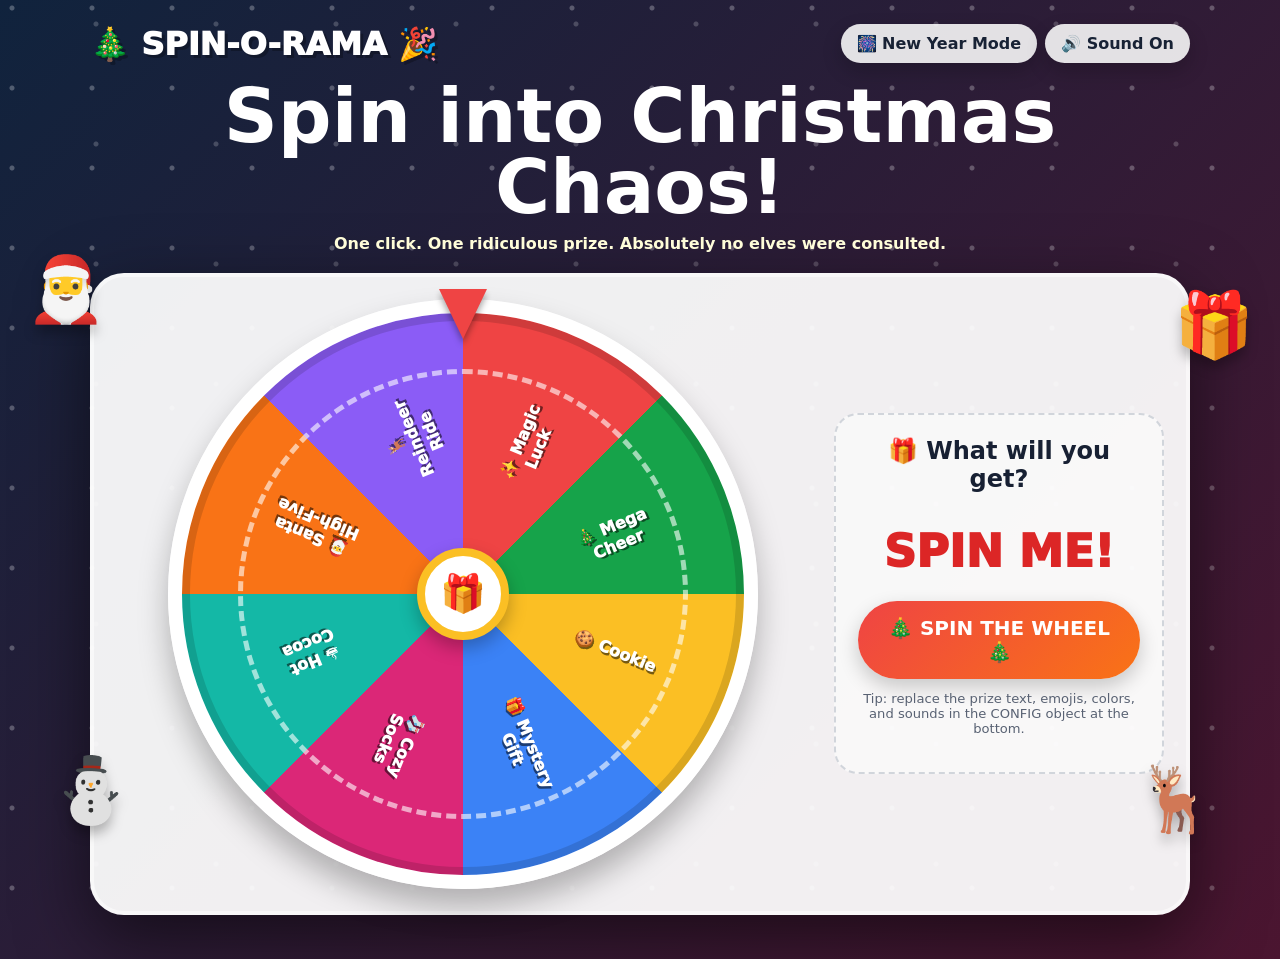
==== index.html @ a3ec9eb3 "change html name" ====
<!doctype html>
<html lang="en">
  <head>
    <meta charset="utf-8" />
    <meta name="viewport" content="width=device-width,initial-scale=1" />
    <title>Holiday Spin-O-Rama 🎄✨</title>
    <link rel="stylesheet" href="holiday_spinorama_styles.css" />
  </head>

  <body>
    <div class="app" id="app">
      <div class="snow"><i></i><i></i><i></i><i></i><i></i><i></i><i></i></div>
      <div class="sticker s1">🎅</div>
      <div class="sticker s2">🎁</div>
      <div class="sticker s3">⛄</div>
      <div class="sticker s4">🦌</div>

      <header>
        <div class="logo">🎄 SPIN-O-RAMA 🎉</div>
        <div class="controls">
          <button class="small-btn" id="themeBtn">🎆 New Year Mode</button>
          <button class="small-btn" id="soundBtn">🔊 Sound On</button>
        </div>
      </header>

      <section class="hero">
        <h1 id="title">Spin into Christmas Chaos!</h1>
        <p id="subtitle">
          One click. One ridiculous prize. Absolutely no elves were consulted.
        </p>
      </section>

      <main class="game">
        <div class="wheel-wrap">
          <div class="pointer"></div>
          <div class="wheel" id="wheel">
            <div class="labels" id="labels"></div>
          </div>
          <div class="hub">🎁</div>
        </div>

        <aside class="panel">
          <h2 id="panelTitle">🎁 What will you get?</h2>
          <div class="result" id="result">SPIN ME!</div>
          <button class="spin-btn" id="spin">🎄 SPIN THE WHEEL 🎄</button>
          <div class="note">
            Tip: replace the prize text, emojis, colors, and sounds in the
            CONFIG object at the bottom.
          </div>
          <div class="history" id="history"></div>
        </aside>
      </main>
    </div>
    <div class="confetti" id="confetti"></div>

    <script src="holiday_spinorama_script.js"></script>
  </body>
</html>
---- holiday_spinorama_styles.css ----
:root {
        --bg1: #10233d;
        --bg2: #4b1530;
        --card: #ffffffee;
        --ink: #172033;
        --accent: #ef4444;
        --accent2: #16a34a;
        --gold: #fbbf24;
        --shadow: 0 24px 70px #0008;
      }
      * {
        box-sizing: border-box;
      }
      html,
      body {
        margin: 0;
        min-height: 100%;
        font-family:
          system-ui,
          -apple-system,
          Segoe UI,
          sans-serif;
      }
      body {
        color: #fff;
        overflow-x: hidden;
        background:
          radial-gradient(circle at 15% 10%, #fff4 0 2px, transparent 3px),
          radial-gradient(circle at 80% 20%, #fff3 0 2px, transparent 3px),
          linear-gradient(135deg, var(--bg1), var(--bg2));
        background-size:
          80px 80px,
          120px 120px,
          100% 100%;
      }
      button {
        font: inherit;
      }
      .app {
        min-height: 100vh;
        position: relative;
        padding: 24px;
      }
      .snow {
        position: fixed;
        inset: -10vh 0 0;
        pointer-events: none;
        opacity: 0.8;
      }
      .snow i {
        position: absolute;
        width: 8px;
        height: 8px;
        border-radius: 50%;
        background: #fff;
        animation: fall linear infinite;
      }
      .snow i:nth-child(1) {
        left: 5%;
        animation-duration: 8s;
      }
      .snow i:nth-child(2) {
        left: 18%;
        animation-duration: 11s;
        animation-delay: -3s;
      }
      .snow i:nth-child(3) {
        left: 33%;
        animation-duration: 9s;
        animation-delay: -6s;
      }
      .snow i:nth-child(4) {
        left: 48%;
        animation-duration: 13s;
        animation-delay: -2s;
      }
      .snow i:nth-child(5) {
        left: 63%;
        animation-duration: 10s;
        animation-delay: -7s;
      }
      .snow i:nth-child(6) {
        left: 77%;
        animation-duration: 12s;
        animation-delay: -5s;
      }
      .snow i:nth-child(7) {
        left: 91%;
        animation-duration: 9s;
        animation-delay: -1s;
      }
      @keyframes fall {
        from {
          transform: translateY(-10vh) rotate(0);
        }
        to {
          transform: translateY(115vh) rotate(360deg);
        }
      }

      header {
        max-width: 1100px;
        margin: auto;
        display: flex;
        justify-content: space-between;
        align-items: center;
        gap: 16px;
      }
      .logo {
        font-weight: 1000;
        font-size: clamp(1.3rem, 3vw, 2rem);
        text-shadow: 3px 3px #0004;
      }
      .controls {
        display: flex;
        gap: 8px;
        flex-wrap: wrap;
      }
      .small-btn,
      .spin-btn {
        border: 0;
        cursor: pointer;
        border-radius: 999px;
        padding: 10px 16px;
        font-weight: 900;
        box-shadow: 0 8px 20px #0003;
        transition:
          0.2s transform,
          0.2s filter;
      }
      .small-btn:hover,
      .spin-btn:hover {
        transform: translateY(-2px);
        filter: brightness(1.06);
      }
      .small-btn {
        background: #ffffffdd;
        color: #182235;
      }
      .hero {
        max-width: 1100px;
        margin: 18px auto 0;
        text-align: center;
      }
      .hero h1 {
        font-size: clamp(2rem, 6vw, 4.7rem);
        line-height: 0.95;
        margin: 12px 0 10px;
      }
      .hero p {
        margin: 0 auto 18px;
        max-width: 680px;
        font-weight: 700;
        color: #fffdd9;
      }

      .game {
        max-width: 1100px;
        margin: 20px auto;
        background: var(--card);
        color: var(--ink);
        border: 4px solid #fff8;
        border-radius: 34px;
        padding: 22px;
        box-shadow: var(--shadow);
        display: grid;
        grid-template-columns: 1fr 330px;
        gap: 24px;
        align-items: center;
      }
      .wheel-wrap {
        position: relative;
        width: min(72vw, 590px);
        aspect-ratio: 1;
        margin: auto;
        display: grid;
        place-items: center;
      }
      .pointer {
        position: absolute;
        z-index: 5;
        top: -10px;
        left: 50%;
        transform: translateX(-50%);
        width: 0;
        height: 0;
        border-left: 24px solid transparent;
        border-right: 24px solid transparent;
        border-top: 50px solid #ef4444;
        filter: drop-shadow(0 5px 3px #0005);
      }
      .wheel {
        width: 100%;
        height: 100%;
        border-radius: 50%;
        border: 14px solid #fff;
        background: conic-gradient(
          #ef4444 0deg 45deg,
          #16a34a 45deg 90deg,
          #fbbf24 90deg 135deg,
          #3b82f6 135deg 180deg,
          #db2777 180deg 225deg,
          #14b8a6 225deg 270deg,
          #f97316 270deg 315deg,
          #8b5cf6 315deg 360deg
        );
        box-shadow:
          inset 0 0 0 8px #0002,
          0 18px 30px #0004;
        transition: transform 4.2s cubic-bezier(0.12, 0.8, 0.12, 1);
        position: relative;
        overflow: hidden;
      }
      .wheel::after {
        content: "";
        position: absolute;
        inset: 10%;
        border: 5px dashed #fff9;
        border-radius: 50%;
      }
      .labels {
        position: absolute;
        inset: 0;
        pointer-events: none;
      }
      .labels span {
        position: absolute;
        left: 50%;
        top: 50%;
        width: 105px;
        text-align: center;
        color: #fff;
        font-weight: 1000;
        text-shadow: 2px 2px #0008;
        font-size: clamp(0.72rem, 2vw, 1rem);
        transform-origin: 0 0;
      }
      .labels span:nth-child(1) {
        transform: rotate(22.5deg) translate(110px, -15px);
      }
      .labels span:nth-child(2) {
        transform: rotate(67.5deg) translate(110px, -15px);
      }
      .labels span:nth-child(3) {
        transform: rotate(112.5deg) translate(110px, -15px);
      }
      .labels span:nth-child(4) {
        transform: rotate(157.5deg) translate(110px, -15px);
      }
      .labels span:nth-child(5) {
        transform: rotate(202.5deg) translate(110px, -15px);
      }
      .labels span:nth-child(6) {
        transform: rotate(247.5deg) translate(110px, -15px);
      }
      .labels span:nth-child(7) {
        transform: rotate(292.5deg) translate(110px, -15px);
      }
      .labels span:nth-child(8) {
        transform: rotate(337.5deg) translate(110px, -15px);
      }
      .hub {
        position: absolute;
        z-index: 3;
        width: 92px;
        height: 92px;
        border-radius: 50%;
        background: #fff;
        border: 8px solid #fbbf24;
        display: grid;
        place-items: center;
        font-size: 2.3rem;
        box-shadow: 0 8px 18px #0004;
      }

      .panel {
        background: #fff8;
        border: 2px dashed #d1d5db;
        border-radius: 24px;
        padding: 22px;
        text-align: center;
      }
      .panel h2 {
        margin: 0 0 8px;
        font-size: 1.5rem;
      }
      .result {
        min-height: 100px;
        display: grid;
        place-items: center;
        font-size: clamp(1.7rem, 5vw, 2.8rem);
        font-weight: 1000;
        color: #dc2626;
      }
      .spin-btn {
        background: linear-gradient(135deg, #ef4444, #f97316);
        color: #fff;
        font-size: 1.25rem;
        padding: 15px 28px;
        width: 100%;
      }
      .spin-btn:disabled {
        opacity: 0.55;
        cursor: not-allowed;
      }
      .note {
        font-size: 0.82rem;
        color: #596273;
        margin-top: 12px;
      }
      .history {
        margin-top: 14px;
        display: flex;
        gap: 6px;
        justify-content: center;
        flex-wrap: wrap;
      }
      .chip {
        background: #f3f4f6;
        border-radius: 999px;
        padding: 6px 10px;
        font-size: 0.78rem;
        font-weight: 800;
      }
      .sticker {
        position: fixed;
        z-index: 2;
        font-size: clamp(2.2rem, 5vw, 4.5rem);
        filter: drop-shadow(0 8px 6px #0004);
        animation: bob 2.5s ease-in-out infinite;
      }
      .s1 {
        left: 2%;
        top: 28%;
      }
      .s2 {
        right: 2%;
        top: 32%;
        animation-delay: -1s;
      }
      .s3 {
        left: 4%;
        bottom: 8%;
        animation-delay: -0.7s;
      }
      .s4 {
        right: 5%;
        bottom: 7%;
        animation-delay: -1.5s;
      }
      @keyframes bob {
        50% {
          transform: translateY(-14px) rotate(6deg);
        }
      }
      .confetti {
        position: fixed;
        inset: 0;
        pointer-events: none;
        z-index: 20;
        overflow: hidden;
      }
      .confetti b {
        position: absolute;
        width: 10px;
        height: 18px;
        animation: pop 1.5s ease-out forwards;
      }
      @keyframes pop {
        0% {
          transform: translate(0, 0) rotate(0);
          opacity: 1;
        }
        100% {
          transform: translate(var(--x), var(--y)) rotate(720deg);
          opacity: 0;
        }
      }
      .theme-newyear {
        --bg1: #111827;
        --bg2: #312e81;
        --accent: #8b5cf6;
        --accent2: #06b6d4;
      }
      .theme-newyear .hero h1 {
        letter-spacing: -0.03em;
      }
      .theme-newyear .game {
        background: #ffffffef;
      }
      .theme-newyear .spin-btn {
        background: linear-gradient(135deg, #7c3aed, #06b6d4);
      }
      .theme-newyear .result {
        color: #7c3aed;
      }

      @media (max-width: 800px) {
        .app {
          padding: 14px;
        }
        .game {
          grid-template-columns: 1fr;
          padding: 14px;
          border-radius: 25px;
        }
        .wheel-wrap {
          width: min(90vw, 500px);
        }
        .panel {
          order: -1;
        }
        .sticker {
          position: absolute;
        }
        .s1 {
          top: 160px;
        }
        .s2 {
          top: 170px;
        }
        .s3,
        .s4 {
          bottom: auto;
          top: 500px;
        }
      }
      @media (max-width: 520px) {
        header {
          align-items: flex-start;
        }
        .logo {
          max-width: 180px;
        }
        .controls {
          justify-content: flex-end;
        }
        .labels span {
          width: 75px;
        }
        .hub {
          width: 72px;
          height: 72px;
          font-size: 1.8rem;
        }
        .wheel {
          border-width: 9px;
        }
      }
      @media (prefers-reduced-motion: reduce) {
        *,
        *::before,
        *::after {
          animation-duration: 0.001ms !important;
          animation-iteration-count: 1 !important;
          scroll-behavior: auto !important;
        }
        .wheel {
          transition: none;
        }
      }
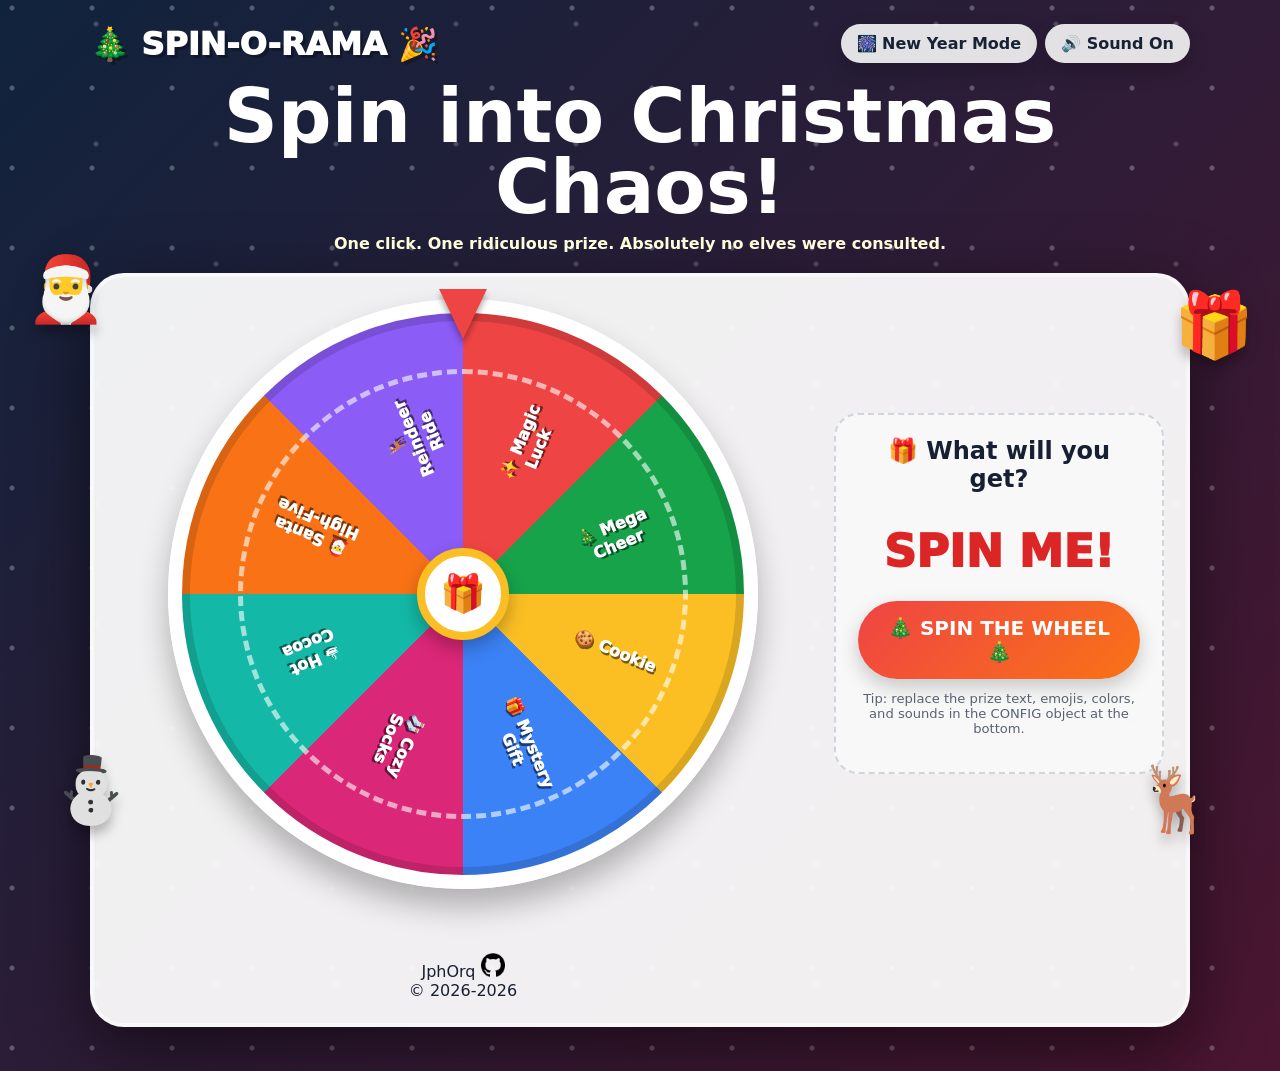
==== commit 787b8191: "updated files" ====
--- a/index.html
+++ b/index.html
@@ -5,6 +5,10 @@
     <meta name="viewport" content="width=device-width,initial-scale=1" />
     <title>Holiday Spin-O-Rama 🎄✨</title>
     <link rel="stylesheet" href="holiday_spinorama_styles.css" />
+    <link
+      rel="icon"
+      href="data:image/svg+xml,<svg xmlns=%22http://www.w3.org/2000/svg%22 viewBox=%220 0 100 100%22><text y=%22.9em%22 font-size=%2290%22>🎁</text></svg>"
+    />
   </head>
 
   <body>
@@ -49,6 +53,22 @@
           </div>
           <div class="history" id="history"></div>
         </aside>
+
+        <footer class="main-footer">
+          <p>
+            JphOrq
+            <a href="https://github.com/JphOrq" target="_blank">
+              <img
+                src="imagesRunning/GitHub1.png"
+                alt="GitHub"
+                width="24"
+                height="24"
+              />
+            </a>
+            <br />
+            &copy; 2026-<span id="currentYear"></span>
+          </p>
+        </footer>
       </main>
     </div>
     <div class="confetti" id="confetti"></div>
--- a/holiday_spinorama_styles.css
+++ b/holiday_spinorama_styles.css
@@ -458,4 +458,42 @@
         .wheel {
           transition: none;
         }
-      }+      }
+
+/* footer */
+.main-footer {
+  text-align: center;
+  display: flex;
+  justify-content: center;
+  align-items: center;
+}
+
+footer {
+  display: flex;
+  align-items: center;
+  justify-content: center;
+  gap: 10px;
+  width: 100%;
+  height: 3rem;
+  margin-top: 2.5rem;
+}
+
+footer p {
+  margin: 0;
+  font-weight: 500;
+}
+
+footer a {
+  text-decoration: none;
+  color: black;
+}
+
+footer img {
+  width: 24px;
+  height: 24px;
+  transition: transform 0.4s ease-in-out;
+}
+
+footer a:hover img {
+  transform: scale(1.3) rotate(360deg);
+}
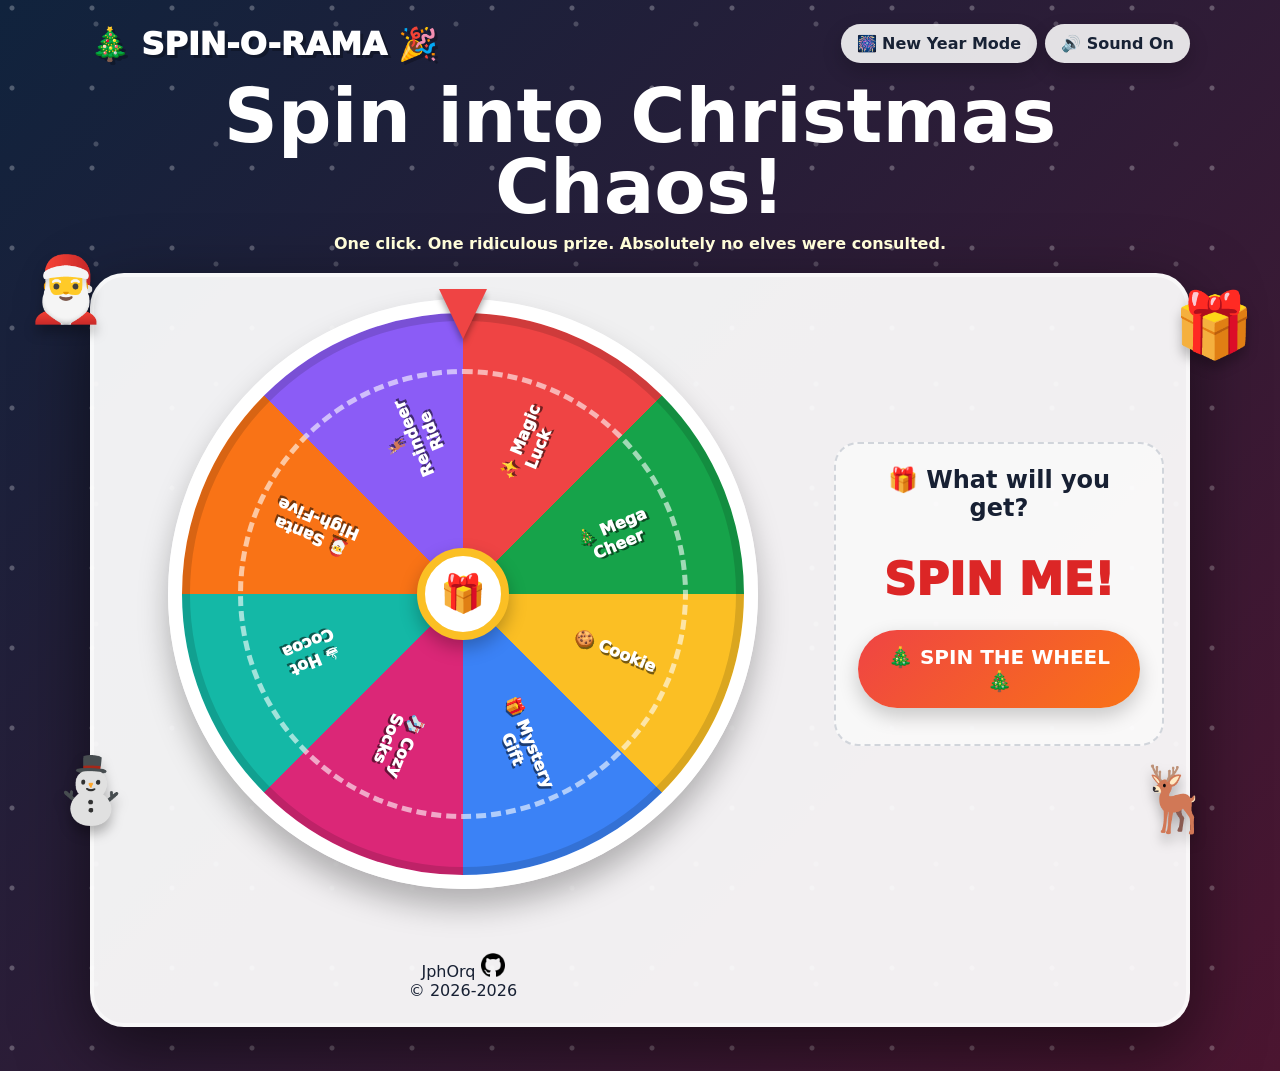
==== commit ba3fd6e5: "adjust the html, css. & js" ====
--- a/index.html
+++ b/index.html
@@ -47,10 +47,10 @@
           <h2 id="panelTitle">🎁 What will you get?</h2>
           <div class="result" id="result">SPIN ME!</div>
           <button class="spin-btn" id="spin">🎄 SPIN THE WHEEL 🎄</button>
-          <div class="note">
+          <!-- <div class="note">
             Tip: replace the prize text, emojis, colors, and sounds in the
             CONFIG object at the bottom.
-          </div>
+          </div> -->
           <div class="history" id="history"></div>
         </aside>
 
--- a/holiday_spinorama_styles.css
+++ b/holiday_spinorama_styles.css
@@ -1,464 +1,464 @@
 :root {
-        --bg1: #10233d;
-        --bg2: #4b1530;
-        --card: #ffffffee;
-        --ink: #172033;
-        --accent: #ef4444;
-        --accent2: #16a34a;
-        --gold: #fbbf24;
-        --shadow: 0 24px 70px #0008;
-      }
-      * {
-        box-sizing: border-box;
-      }
-      html,
-      body {
-        margin: 0;
-        min-height: 100%;
-        font-family:
-          system-ui,
-          -apple-system,
-          Segoe UI,
-          sans-serif;
-      }
-      body {
-        color: #fff;
-        overflow-x: hidden;
-        background:
-          radial-gradient(circle at 15% 10%, #fff4 0 2px, transparent 3px),
-          radial-gradient(circle at 80% 20%, #fff3 0 2px, transparent 3px),
-          linear-gradient(135deg, var(--bg1), var(--bg2));
-        background-size:
-          80px 80px,
-          120px 120px,
-          100% 100%;
-      }
-      button {
-        font: inherit;
-      }
-      .app {
-        min-height: 100vh;
-        position: relative;
-        padding: 24px;
-      }
-      .snow {
-        position: fixed;
-        inset: -10vh 0 0;
-        pointer-events: none;
-        opacity: 0.8;
-      }
-      .snow i {
-        position: absolute;
-        width: 8px;
-        height: 8px;
-        border-radius: 50%;
-        background: #fff;
-        animation: fall linear infinite;
-      }
-      .snow i:nth-child(1) {
-        left: 5%;
-        animation-duration: 8s;
-      }
-      .snow i:nth-child(2) {
-        left: 18%;
-        animation-duration: 11s;
-        animation-delay: -3s;
-      }
-      .snow i:nth-child(3) {
-        left: 33%;
-        animation-duration: 9s;
-        animation-delay: -6s;
-      }
-      .snow i:nth-child(4) {
-        left: 48%;
-        animation-duration: 13s;
-        animation-delay: -2s;
-      }
-      .snow i:nth-child(5) {
-        left: 63%;
-        animation-duration: 10s;
-        animation-delay: -7s;
-      }
-      .snow i:nth-child(6) {
-        left: 77%;
-        animation-duration: 12s;
-        animation-delay: -5s;
-      }
-      .snow i:nth-child(7) {
-        left: 91%;
-        animation-duration: 9s;
-        animation-delay: -1s;
-      }
-      @keyframes fall {
-        from {
-          transform: translateY(-10vh) rotate(0);
-        }
-        to {
-          transform: translateY(115vh) rotate(360deg);
-        }
-      }
-
-      header {
-        max-width: 1100px;
-        margin: auto;
-        display: flex;
-        justify-content: space-between;
-        align-items: center;
-        gap: 16px;
-      }
-      .logo {
-        font-weight: 1000;
-        font-size: clamp(1.3rem, 3vw, 2rem);
-        text-shadow: 3px 3px #0004;
-      }
-      .controls {
-        display: flex;
-        gap: 8px;
-        flex-wrap: wrap;
-      }
-      .small-btn,
-      .spin-btn {
-        border: 0;
-        cursor: pointer;
-        border-radius: 999px;
-        padding: 10px 16px;
-        font-weight: 900;
-        box-shadow: 0 8px 20px #0003;
-        transition:
-          0.2s transform,
-          0.2s filter;
-      }
-      .small-btn:hover,
-      .spin-btn:hover {
-        transform: translateY(-2px);
-        filter: brightness(1.06);
-      }
-      .small-btn {
-        background: #ffffffdd;
-        color: #182235;
-      }
-      .hero {
-        max-width: 1100px;
-        margin: 18px auto 0;
-        text-align: center;
-      }
-      .hero h1 {
-        font-size: clamp(2rem, 6vw, 4.7rem);
-        line-height: 0.95;
-        margin: 12px 0 10px;
-      }
-      .hero p {
-        margin: 0 auto 18px;
-        max-width: 680px;
-        font-weight: 700;
-        color: #fffdd9;
-      }
-
-      .game {
-        max-width: 1100px;
-        margin: 20px auto;
-        background: var(--card);
-        color: var(--ink);
-        border: 4px solid #fff8;
-        border-radius: 34px;
-        padding: 22px;
-        box-shadow: var(--shadow);
-        display: grid;
-        grid-template-columns: 1fr 330px;
-        gap: 24px;
-        align-items: center;
-      }
-      .wheel-wrap {
-        position: relative;
-        width: min(72vw, 590px);
-        aspect-ratio: 1;
-        margin: auto;
-        display: grid;
-        place-items: center;
-      }
-      .pointer {
-        position: absolute;
-        z-index: 5;
-        top: -10px;
-        left: 50%;
-        transform: translateX(-50%);
-        width: 0;
-        height: 0;
-        border-left: 24px solid transparent;
-        border-right: 24px solid transparent;
-        border-top: 50px solid #ef4444;
-        filter: drop-shadow(0 5px 3px #0005);
-      }
-      .wheel {
-        width: 100%;
-        height: 100%;
-        border-radius: 50%;
-        border: 14px solid #fff;
-        background: conic-gradient(
-          #ef4444 0deg 45deg,
-          #16a34a 45deg 90deg,
-          #fbbf24 90deg 135deg,
-          #3b82f6 135deg 180deg,
-          #db2777 180deg 225deg,
-          #14b8a6 225deg 270deg,
-          #f97316 270deg 315deg,
-          #8b5cf6 315deg 360deg
-        );
-        box-shadow:
-          inset 0 0 0 8px #0002,
-          0 18px 30px #0004;
-        transition: transform 4.2s cubic-bezier(0.12, 0.8, 0.12, 1);
-        position: relative;
-        overflow: hidden;
-      }
-      .wheel::after {
-        content: "";
-        position: absolute;
-        inset: 10%;
-        border: 5px dashed #fff9;
-        border-radius: 50%;
-      }
-      .labels {
-        position: absolute;
-        inset: 0;
-        pointer-events: none;
-      }
-      .labels span {
-        position: absolute;
-        left: 50%;
-        top: 50%;
-        width: 105px;
-        text-align: center;
-        color: #fff;
-        font-weight: 1000;
-        text-shadow: 2px 2px #0008;
-        font-size: clamp(0.72rem, 2vw, 1rem);
-        transform-origin: 0 0;
-      }
-      .labels span:nth-child(1) {
-        transform: rotate(22.5deg) translate(110px, -15px);
-      }
-      .labels span:nth-child(2) {
-        transform: rotate(67.5deg) translate(110px, -15px);
-      }
-      .labels span:nth-child(3) {
-        transform: rotate(112.5deg) translate(110px, -15px);
-      }
-      .labels span:nth-child(4) {
-        transform: rotate(157.5deg) translate(110px, -15px);
-      }
-      .labels span:nth-child(5) {
-        transform: rotate(202.5deg) translate(110px, -15px);
-      }
-      .labels span:nth-child(6) {
-        transform: rotate(247.5deg) translate(110px, -15px);
-      }
-      .labels span:nth-child(7) {
-        transform: rotate(292.5deg) translate(110px, -15px);
-      }
-      .labels span:nth-child(8) {
-        transform: rotate(337.5deg) translate(110px, -15px);
-      }
-      .hub {
-        position: absolute;
-        z-index: 3;
-        width: 92px;
-        height: 92px;
-        border-radius: 50%;
-        background: #fff;
-        border: 8px solid #fbbf24;
-        display: grid;
-        place-items: center;
-        font-size: 2.3rem;
-        box-shadow: 0 8px 18px #0004;
-      }
-
-      .panel {
-        background: #fff8;
-        border: 2px dashed #d1d5db;
-        border-radius: 24px;
-        padding: 22px;
-        text-align: center;
-      }
-      .panel h2 {
-        margin: 0 0 8px;
-        font-size: 1.5rem;
-      }
-      .result {
-        min-height: 100px;
-        display: grid;
-        place-items: center;
-        font-size: clamp(1.7rem, 5vw, 2.8rem);
-        font-weight: 1000;
-        color: #dc2626;
-      }
-      .spin-btn {
-        background: linear-gradient(135deg, #ef4444, #f97316);
-        color: #fff;
-        font-size: 1.25rem;
-        padding: 15px 28px;
-        width: 100%;
-      }
-      .spin-btn:disabled {
-        opacity: 0.55;
-        cursor: not-allowed;
-      }
-      .note {
-        font-size: 0.82rem;
-        color: #596273;
-        margin-top: 12px;
-      }
-      .history {
-        margin-top: 14px;
-        display: flex;
-        gap: 6px;
-        justify-content: center;
-        flex-wrap: wrap;
-      }
-      .chip {
-        background: #f3f4f6;
-        border-radius: 999px;
-        padding: 6px 10px;
-        font-size: 0.78rem;
-        font-weight: 800;
-      }
-      .sticker {
-        position: fixed;
-        z-index: 2;
-        font-size: clamp(2.2rem, 5vw, 4.5rem);
-        filter: drop-shadow(0 8px 6px #0004);
-        animation: bob 2.5s ease-in-out infinite;
-      }
-      .s1 {
-        left: 2%;
-        top: 28%;
-      }
-      .s2 {
-        right: 2%;
-        top: 32%;
-        animation-delay: -1s;
-      }
-      .s3 {
-        left: 4%;
-        bottom: 8%;
-        animation-delay: -0.7s;
-      }
-      .s4 {
-        right: 5%;
-        bottom: 7%;
-        animation-delay: -1.5s;
-      }
-      @keyframes bob {
-        50% {
-          transform: translateY(-14px) rotate(6deg);
-        }
-      }
-      .confetti {
-        position: fixed;
-        inset: 0;
-        pointer-events: none;
-        z-index: 20;
-        overflow: hidden;
-      }
-      .confetti b {
-        position: absolute;
-        width: 10px;
-        height: 18px;
-        animation: pop 1.5s ease-out forwards;
-      }
-      @keyframes pop {
-        0% {
-          transform: translate(0, 0) rotate(0);
-          opacity: 1;
-        }
-        100% {
-          transform: translate(var(--x), var(--y)) rotate(720deg);
-          opacity: 0;
-        }
-      }
-      .theme-newyear {
-        --bg1: #111827;
-        --bg2: #312e81;
-        --accent: #8b5cf6;
-        --accent2: #06b6d4;
-      }
-      .theme-newyear .hero h1 {
-        letter-spacing: -0.03em;
-      }
-      .theme-newyear .game {
-        background: #ffffffef;
-      }
-      .theme-newyear .spin-btn {
-        background: linear-gradient(135deg, #7c3aed, #06b6d4);
-      }
-      .theme-newyear .result {
-        color: #7c3aed;
-      }
-
-      @media (max-width: 800px) {
-        .app {
-          padding: 14px;
-        }
-        .game {
-          grid-template-columns: 1fr;
-          padding: 14px;
-          border-radius: 25px;
-        }
-        .wheel-wrap {
-          width: min(90vw, 500px);
-        }
-        .panel {
-          order: -1;
-        }
-        .sticker {
-          position: absolute;
-        }
-        .s1 {
-          top: 160px;
-        }
-        .s2 {
-          top: 170px;
-        }
-        .s3,
-        .s4 {
-          bottom: auto;
-          top: 500px;
-        }
-      }
-      @media (max-width: 520px) {
-        header {
-          align-items: flex-start;
-        }
-        .logo {
-          max-width: 180px;
-        }
-        .controls {
-          justify-content: flex-end;
-        }
-        .labels span {
-          width: 75px;
-        }
-        .hub {
-          width: 72px;
-          height: 72px;
-          font-size: 1.8rem;
-        }
-        .wheel {
-          border-width: 9px;
-        }
-      }
-      @media (prefers-reduced-motion: reduce) {
-        *,
-        *::before,
-        *::after {
-          animation-duration: 0.001ms !important;
-          animation-iteration-count: 1 !important;
-          scroll-behavior: auto !important;
-        }
-        .wheel {
-          transition: none;
-        }
-      }
+  --bg1: #10233d;
+  --bg2: #4b1530;
+  --card: #ffffffee;
+  --ink: #172033;
+  --accent: #ef4444;
+  --accent2: #16a34a;
+  --gold: #fbbf24;
+  --shadow: 0 24px 70px #0008;
+}
+* {
+  box-sizing: border-box;
+}
+html,
+body {
+  margin: 0;
+  min-height: 100%;
+  font-family:
+    system-ui,
+    -apple-system,
+    Segoe UI,
+    sans-serif;
+}
+body {
+  color: #fff;
+  overflow-x: hidden;
+  background:
+    radial-gradient(circle at 15% 10%, #fff4 0 2px, transparent 3px),
+    radial-gradient(circle at 80% 20%, #fff3 0 2px, transparent 3px),
+    linear-gradient(135deg, var(--bg1), var(--bg2));
+  background-size:
+    80px 80px,
+    120px 120px,
+    100% 100%;
+}
+button {
+  font: inherit;
+}
+.app {
+  min-height: 100vh;
+  position: relative;
+  padding: 24px;
+}
+.snow {
+  position: fixed;
+  inset: -10vh 0 0;
+  pointer-events: none;
+  opacity: 0.8;
+}
+.snow i {
+  position: absolute;
+  width: 8px;
+  height: 8px;
+  border-radius: 50%;
+  background: #fff;
+  animation: fall linear infinite;
+}
+.snow i:nth-child(1) {
+  left: 5%;
+  animation-duration: 8s;
+}
+.snow i:nth-child(2) {
+  left: 18%;
+  animation-duration: 11s;
+  animation-delay: -3s;
+}
+.snow i:nth-child(3) {
+  left: 33%;
+  animation-duration: 9s;
+  animation-delay: -6s;
+}
+.snow i:nth-child(4) {
+  left: 48%;
+  animation-duration: 13s;
+  animation-delay: -2s;
+}
+.snow i:nth-child(5) {
+  left: 63%;
+  animation-duration: 10s;
+  animation-delay: -7s;
+}
+.snow i:nth-child(6) {
+  left: 77%;
+  animation-duration: 12s;
+  animation-delay: -5s;
+}
+.snow i:nth-child(7) {
+  left: 91%;
+  animation-duration: 9s;
+  animation-delay: -1s;
+}
+@keyframes fall {
+  from {
+    transform: translateY(-10vh) rotate(0);
+  }
+  to {
+    transform: translateY(115vh) rotate(360deg);
+  }
+}
+
+header {
+  max-width: 1100px;
+  margin: auto;
+  display: flex;
+  justify-content: space-between;
+  align-items: center;
+  gap: 16px;
+}
+.logo {
+  font-weight: 1000;
+  font-size: clamp(1.3rem, 3vw, 2rem);
+  text-shadow: 3px 3px #0004;
+}
+.controls {
+  display: flex;
+  gap: 8px;
+  flex-wrap: wrap;
+}
+.small-btn,
+.spin-btn {
+  border: 0;
+  cursor: pointer;
+  border-radius: 999px;
+  padding: 10px 16px;
+  font-weight: 900;
+  box-shadow: 0 8px 20px #0003;
+  transition:
+    0.2s transform,
+    0.2s filter;
+}
+.small-btn:hover,
+.spin-btn:hover {
+  transform: translateY(-2px);
+  filter: brightness(1.06);
+}
+.small-btn {
+  background: #ffffffdd;
+  color: #182235;
+}
+.hero {
+  max-width: 1100px;
+  margin: 18px auto 0;
+  text-align: center;
+}
+.hero h1 {
+  font-size: clamp(2rem, 6vw, 4.7rem);
+  line-height: 0.95;
+  margin: 12px 0 10px;
+}
+.hero p {
+  margin: 0 auto 18px;
+  max-width: 680px;
+  font-weight: 700;
+  color: #fffdd9;
+}
+
+.game {
+  max-width: 1100px;
+  margin: 20px auto;
+  background: var(--card);
+  color: var(--ink);
+  border: 4px solid #fff8;
+  border-radius: 34px;
+  padding: 22px;
+  box-shadow: var(--shadow);
+  display: grid;
+  grid-template-columns: 1fr 330px;
+  gap: 24px;
+  align-items: center;
+}
+.wheel-wrap {
+  position: relative;
+  width: min(72vw, 590px);
+  aspect-ratio: 1;
+  margin: auto;
+  display: grid;
+  place-items: center;
+}
+.pointer {
+  position: absolute;
+  z-index: 5;
+  top: -10px;
+  left: 50%;
+  transform: translateX(-50%);
+  width: 0;
+  height: 0;
+  border-left: 24px solid transparent;
+  border-right: 24px solid transparent;
+  border-top: 50px solid #ef4444;
+  filter: drop-shadow(0 5px 3px #0005);
+}
+.wheel {
+  width: 100%;
+  height: 100%;
+  border-radius: 50%;
+  border: 14px solid #fff;
+  background: conic-gradient(
+    #ef4444 0deg 45deg,
+    #16a34a 45deg 90deg,
+    #fbbf24 90deg 135deg,
+    #3b82f6 135deg 180deg,
+    #db2777 180deg 225deg,
+    #14b8a6 225deg 270deg,
+    #f97316 270deg 315deg,
+    #8b5cf6 315deg 360deg
+  );
+  box-shadow:
+    inset 0 0 0 8px #0002,
+    0 18px 30px #0004;
+  transition: transform 4.2s cubic-bezier(0.12, 0.8, 0.12, 1);
+  position: relative;
+  overflow: hidden;
+}
+.wheel::after {
+  content: "";
+  position: absolute;
+  inset: 10%;
+  border: 5px dashed #fff9;
+  border-radius: 50%;
+}
+.labels {
+  position: absolute;
+  inset: 0;
+  pointer-events: none;
+}
+.labels span {
+  position: absolute;
+  left: 50%;
+  top: 50%;
+  width: 105px;
+  text-align: center;
+  color: #fff;
+  font-weight: 1000;
+  text-shadow: 2px 2px #0008;
+  font-size: clamp(0.72rem, 2vw, 1rem);
+  transform-origin: 0 0;
+}
+.labels span:nth-child(1) {
+  transform: rotate(22.5deg) translate(110px, -15px);
+}
+.labels span:nth-child(2) {
+  transform: rotate(67.5deg) translate(110px, -15px);
+}
+.labels span:nth-child(3) {
+  transform: rotate(112.5deg) translate(110px, -15px);
+}
+.labels span:nth-child(4) {
+  transform: rotate(157.5deg) translate(110px, -15px);
+}
+.labels span:nth-child(5) {
+  transform: rotate(202.5deg) translate(110px, -15px);
+}
+.labels span:nth-child(6) {
+  transform: rotate(247.5deg) translate(110px, -15px);
+}
+.labels span:nth-child(7) {
+  transform: rotate(292.5deg) translate(110px, -15px);
+}
+.labels span:nth-child(8) {
+  transform: rotate(337.5deg) translate(110px, -15px);
+}
+.hub {
+  position: absolute;
+  z-index: 3;
+  width: 92px;
+  height: 92px;
+  border-radius: 50%;
+  background: #fff;
+  border: 8px solid #fbbf24;
+  display: grid;
+  place-items: center;
+  font-size: 2.3rem;
+  box-shadow: 0 8px 18px #0004;
+}
+
+.panel {
+  background: #fff8;
+  border: 2px dashed #d1d5db;
+  border-radius: 24px;
+  padding: 22px;
+  text-align: center;
+}
+.panel h2 {
+  margin: 0 0 8px;
+  font-size: 1.5rem;
+}
+.result {
+  min-height: 100px;
+  display: grid;
+  place-items: center;
+  font-size: clamp(1.7rem, 5vw, 2.8rem);
+  font-weight: 1000;
+  color: #dc2626;
+}
+.spin-btn {
+  background: linear-gradient(135deg, #ef4444, #f97316);
+  color: #fff;
+  font-size: 1.25rem;
+  padding: 15px 20px;
+  width: 100%;
+}
+.spin-btn:disabled {
+  opacity: 0.55;
+  cursor: not-allowed;
+}
+.note {
+  font-size: 0.82rem;
+  color: #596273;
+  margin-top: 12px;
+}
+.history {
+  margin-top: 14px;
+  display: flex;
+  gap: 6px;
+  justify-content: center;
+  flex-wrap: wrap;
+}
+.chip {
+  background: #f3f4f6;
+  border-radius: 999px;
+  padding: 6px 10px;
+  font-size: 0.78rem;
+  font-weight: 800;
+}
+.sticker {
+  position: fixed;
+  z-index: 2;
+  font-size: clamp(2.2rem, 5vw, 4.5rem);
+  filter: drop-shadow(0 8px 6px #0004);
+  animation: bob 2.5s ease-in-out infinite;
+}
+.s1 {
+  left: 2%;
+  top: 28%;
+}
+.s2 {
+  right: 2%;
+  top: 32%;
+  animation-delay: -1s;
+}
+.s3 {
+  left: 4%;
+  bottom: 8%;
+  animation-delay: -0.7s;
+}
+.s4 {
+  right: 5%;
+  bottom: 7%;
+  animation-delay: -1.5s;
+}
+@keyframes bob {
+  50% {
+    transform: translateY(-14px) rotate(6deg);
+  }
+}
+.confetti {
+  position: fixed;
+  inset: 0;
+  pointer-events: none;
+  z-index: 20;
+  overflow: hidden;
+}
+.confetti b {
+  position: absolute;
+  width: 10px;
+  height: 18px;
+  animation: pop 1.5s ease-out forwards;
+}
+@keyframes pop {
+  0% {
+    transform: translate(0, 0) rotate(0);
+    opacity: 1;
+  }
+  100% {
+    transform: translate(var(--x), var(--y)) rotate(720deg);
+    opacity: 0;
+  }
+}
+.theme-newyear {
+  --bg1: #111827;
+  --bg2: #312e81;
+  --accent: #8b5cf6;
+  --accent2: #06b6d4;
+}
+.theme-newyear .hero h1 {
+  letter-spacing: -0.03em;
+}
+.theme-newyear .game {
+  background: #ffffffef;
+}
+.theme-newyear .spin-btn {
+  background: linear-gradient(135deg, #7c3aed, #06b6d4);
+}
+.theme-newyear .result {
+  color: #7c3aed;
+}
+
+@media (max-width: 800px) {
+  .app {
+    padding: 14px;
+  }
+  .game {
+    grid-template-columns: 1fr;
+    padding: 14px;
+    border-radius: 25px;
+  }
+  .wheel-wrap {
+    width: min(90vw, 500px);
+  }
+  .panel {
+    order: -1;
+  }
+  .sticker {
+    position: absolute;
+  }
+  .s1 {
+    top: 160px;
+  }
+  .s2 {
+    top: 170px;
+  }
+  .s3,
+  .s4 {
+    bottom: auto;
+    top: 500px;
+  }
+}
+@media (max-width: 520px) {
+  header {
+    align-items: flex-start;
+  }
+  .logo {
+    max-width: 180px;
+  }
+  .controls {
+    justify-content: flex-end;
+  }
+  .labels span {
+    width: 75px;
+  }
+  .hub {
+    width: 72px;
+    height: 72px;
+    font-size: 1.8rem;
+  }
+  .wheel {
+    border-width: 9px;
+  }
+}
+@media (prefers-reduced-motion: reduce) {
+  *,
+  *::before,
+  *::after {
+    animation-duration: 0.001ms !important;
+    animation-iteration-count: 1 !important;
+    scroll-behavior: auto !important;
+  }
+  .wheel {
+    transition: none;
+  }
+}
 
 /* footer */
 .main-footer {
@@ -496,4 +496,4 @@
 
 footer a:hover img {
   transform: scale(1.3) rotate(360deg);
-}+}
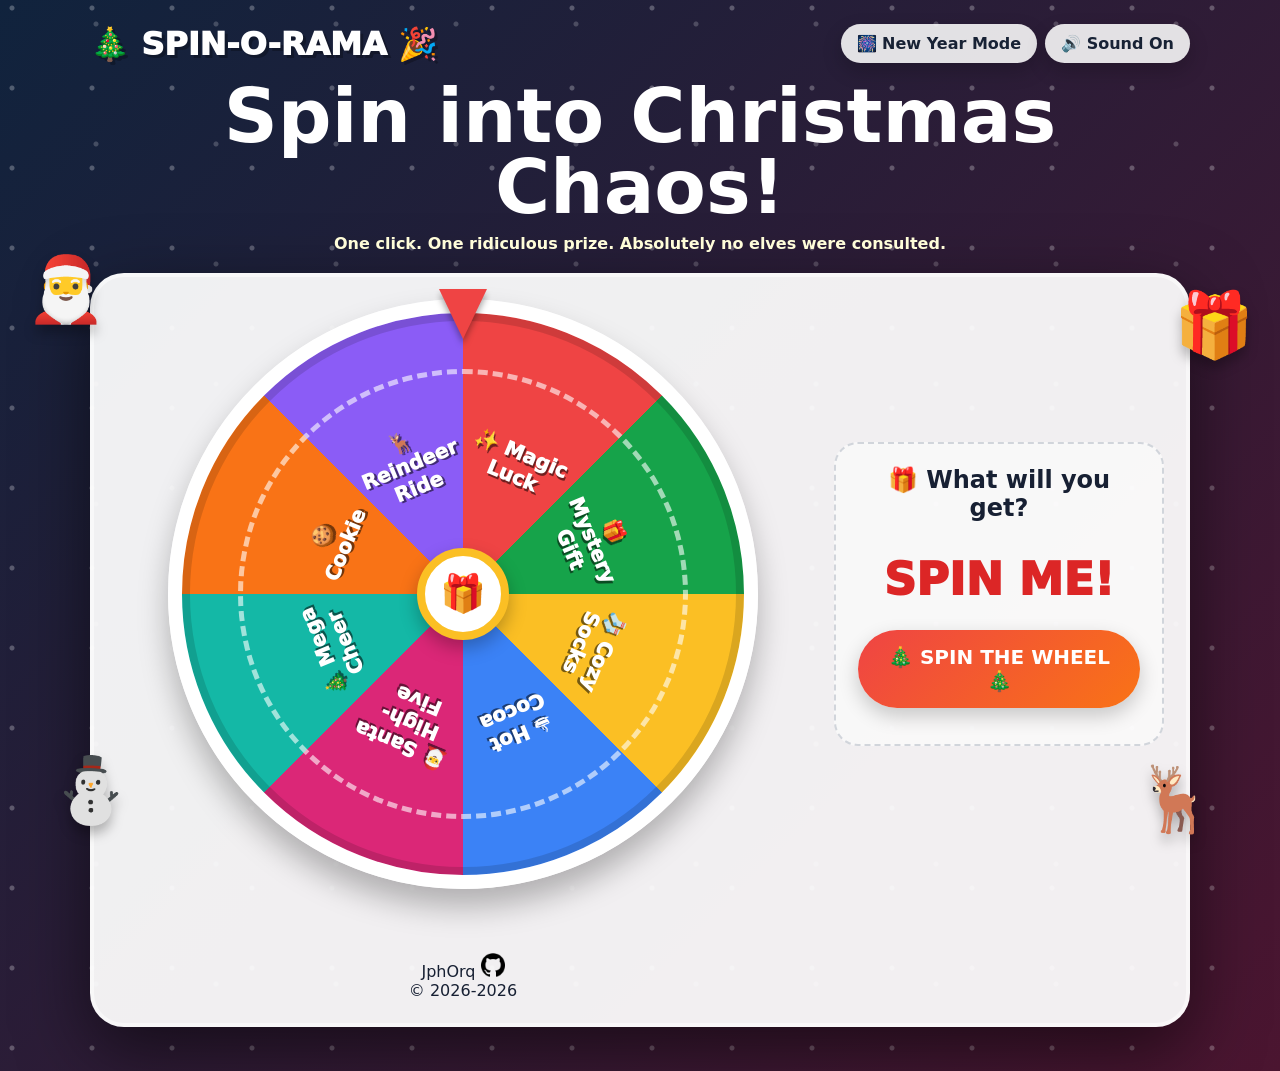
==== commit 75755c6e: "update index.html" ====
--- a/index.html
+++ b/index.html
@@ -3,7 +3,7 @@
   <head>
     <meta charset="utf-8" />
     <meta name="viewport" content="width=device-width,initial-scale=1" />
-    <title>Holiday Spin-O-Rama 🎄✨</title>
+    <title>Holiday Spin-O-Rama</title>
     <link rel="stylesheet" href="holiday_spinorama_styles.css" />
     <link
       rel="icon"
--- a/holiday_spinorama_styles.css
+++ b/holiday_spinorama_styles.css
@@ -195,6 +195,7 @@
   border-radius: 50%;
   border: 14px solid #fff;
   background: conic-gradient(
+    from 0deg,
     #ef4444 0deg 45deg,
     #16a34a 45deg 90deg,
     #fbbf24 90deg 135deg,
@@ -232,32 +233,9 @@
   color: #fff;
   font-weight: 1000;
   text-shadow: 2px 2px #0008;
-  font-size: clamp(0.72rem, 2vw, 1rem);
-  transform-origin: 0 0;
-}
-.labels span:nth-child(1) {
-  transform: rotate(22.5deg) translate(110px, -15px);
-}
-.labels span:nth-child(2) {
-  transform: rotate(67.5deg) translate(110px, -15px);
-}
-.labels span:nth-child(3) {
-  transform: rotate(112.5deg) translate(110px, -15px);
-}
-.labels span:nth-child(4) {
-  transform: rotate(157.5deg) translate(110px, -15px);
-}
-.labels span:nth-child(5) {
-  transform: rotate(202.5deg) translate(110px, -15px);
-}
-.labels span:nth-child(6) {
-  transform: rotate(247.5deg) translate(110px, -15px);
-}
-.labels span:nth-child(7) {
-  transform: rotate(292.5deg) translate(110px, -15px);
-}
-.labels span:nth-child(8) {
-  transform: rotate(337.5deg) translate(110px, -15px);
+  font-size: clamp(0.72rem, 2vw, 1.25rem);
+  transform-origin: center;
+  transform: translate(-50%, -50%) rotate(var(--label-angle)) translateY(-140px);
 }
 .hub {
   position: absolute;
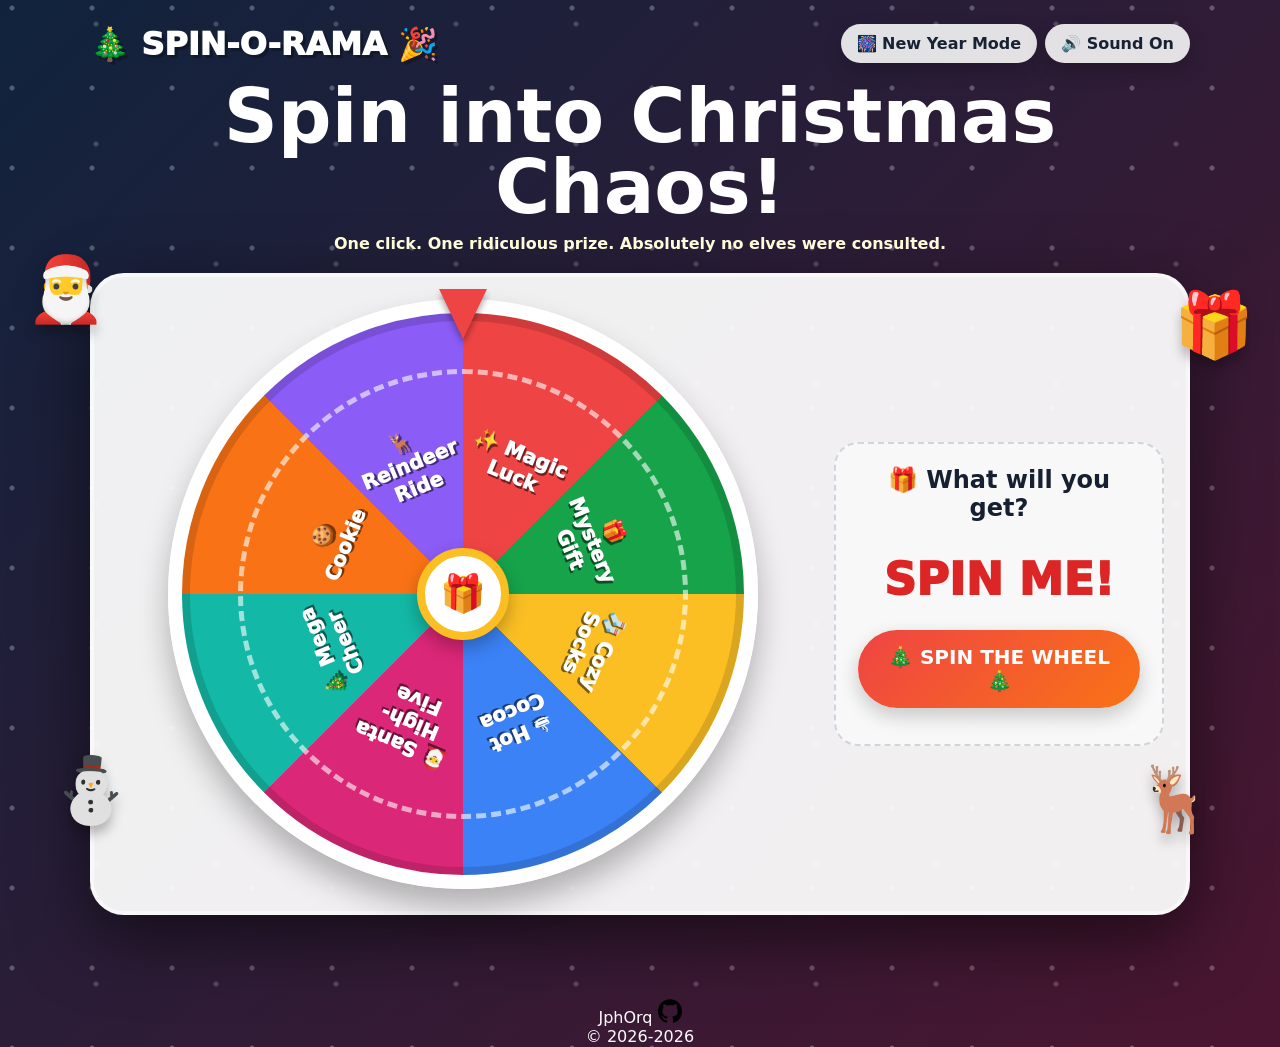
==== commit de01c8ba: "update HTML & JS" ====
--- a/index.html
+++ b/index.html
@@ -53,26 +53,26 @@
           </div> -->
           <div class="history" id="history"></div>
         </aside>
-
-        <footer class="main-footer">
-          <p>
-            JphOrq
-            <a href="https://github.com/JphOrq" target="_blank">
-              <img
-                src="imagesRunning/GitHub1.png"
-                alt="GitHub"
-                width="24"
-                height="24"
-              />
-            </a>
-            <br />
-            &copy; 2026-<span id="currentYear"></span>
-          </p>
-        </footer>
       </main>
     </div>
     <div class="confetti" id="confetti"></div>
 
+    <footer class="main-footer">
+      <p>
+        JphOrq
+        <a href="https://github.com/JphOrq" target="_blank">
+          <img
+            src="imagesRunning/GitHub1.png"
+            alt="GitHub"
+            width="24"
+            height="24"
+          />
+        </a>
+        <br />
+        &copy; 2026-<span id="currentYear"></span>
+      </p>
+    </footer>
+
     <script src="holiday_spinorama_script.js"></script>
   </body>
 </html>
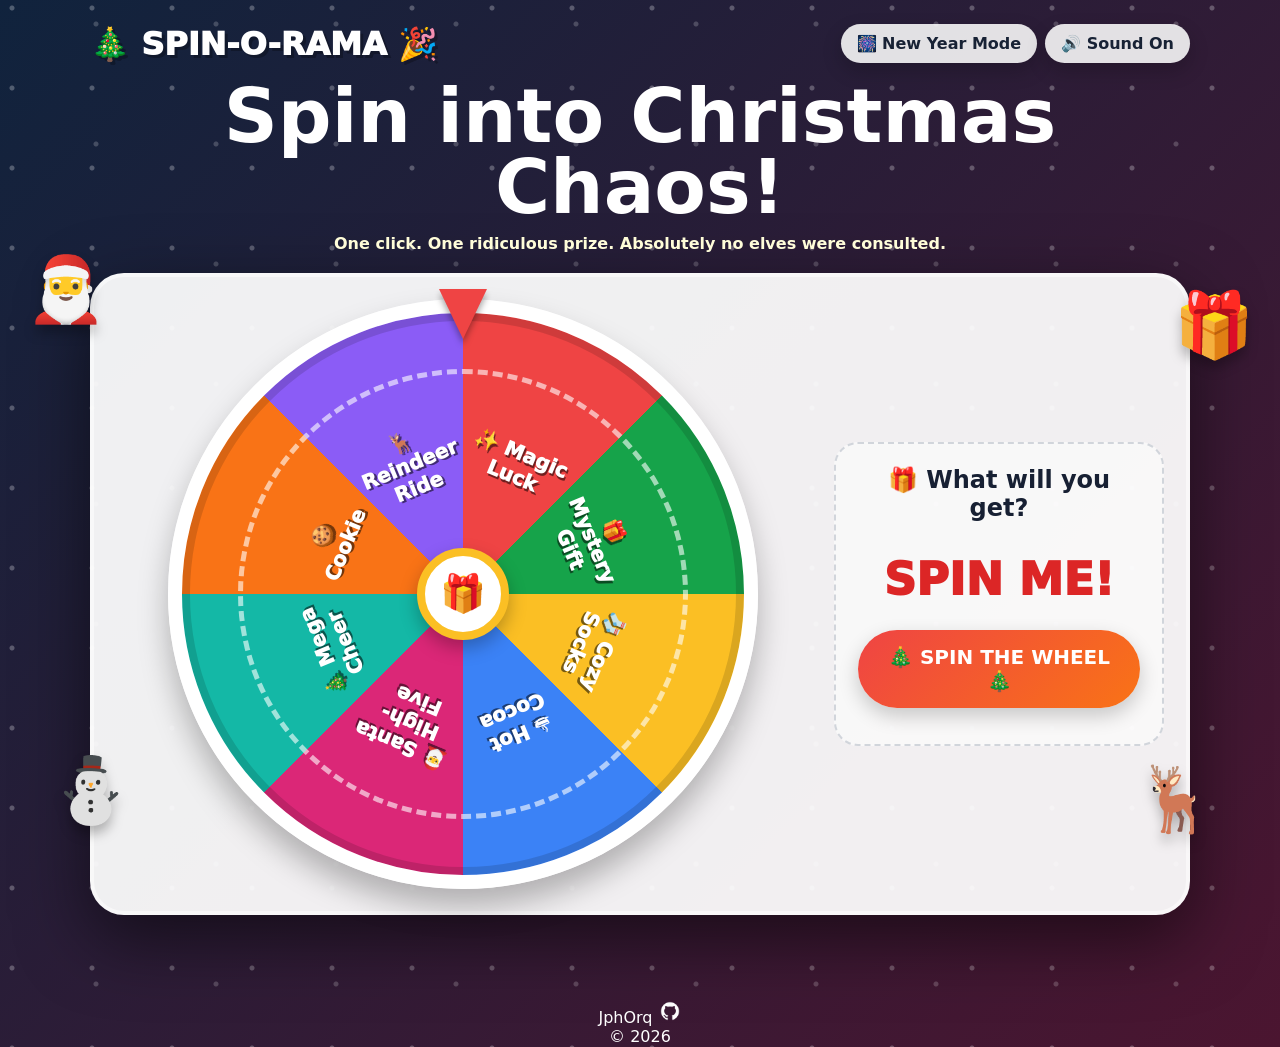
==== commit d2315ddb: "update index.html & add image" ====
--- a/index.html
+++ b/index.html
@@ -62,14 +62,15 @@
         JphOrq
         <a href="https://github.com/JphOrq" target="_blank">
           <img
-            src="imagesRunning/GitHub1.png"
+            src="imagesRunning/GitHub.png"
             alt="GitHub"
             width="24"
             height="24"
           />
         </a>
         <br />
-        &copy; 2026-<span id="currentYear"></span>
+        &copy; <span id="currentYear"></span>
+        <!-- &copy; 2026-<span id="currentYear"></span> -->
       </p>
     </footer>
 
